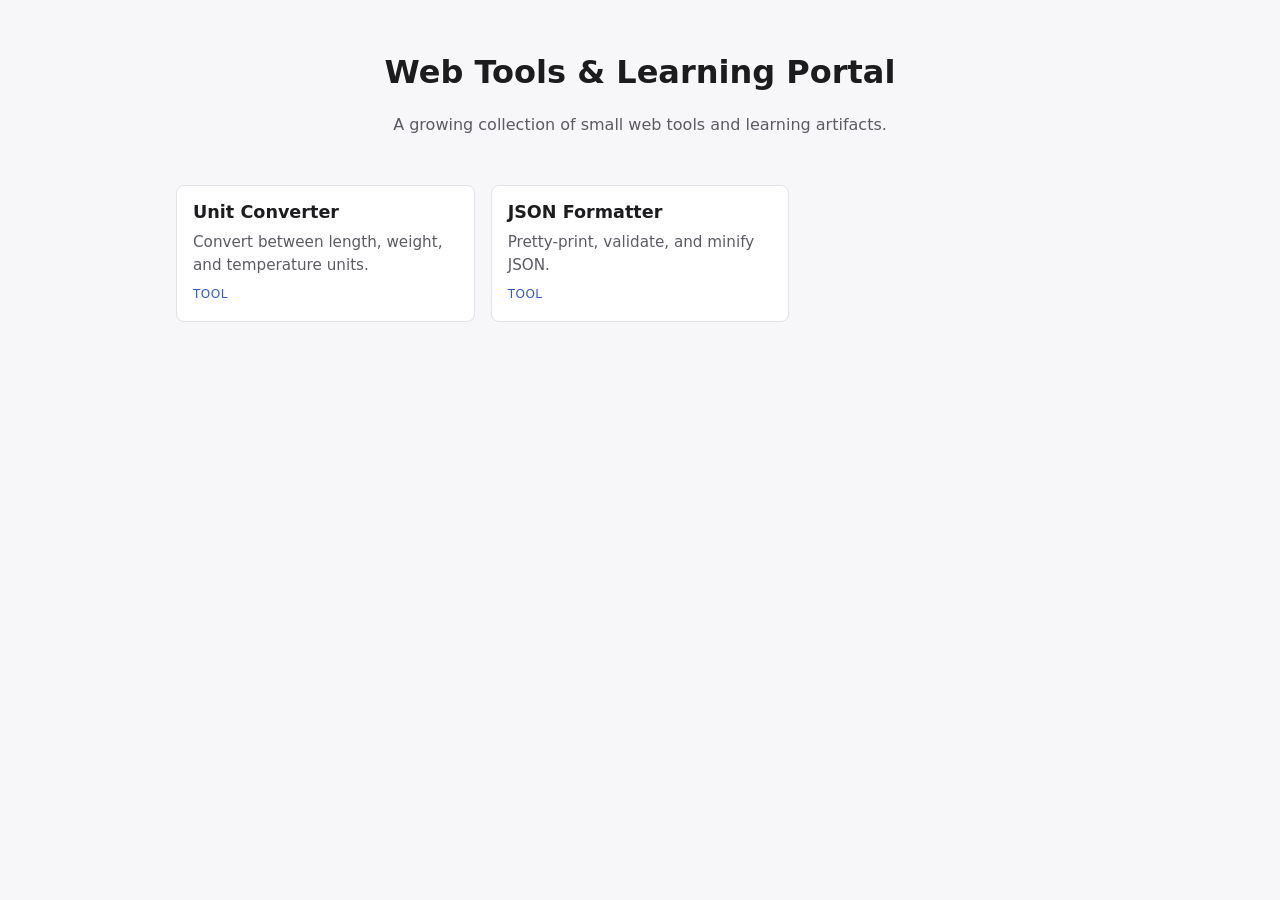
==== index.html @ 0411a62c "Add phase 1 portal: landing page, unit converter, JSON formatter Vanilla HTML/CSS/JS, no build step." ====
<!doctype html>
<html lang="en">
<head>
  <meta charset="UTF-8">
  <meta name="viewport" content="width=device-width, initial-scale=1">
  <title>Web Tools & Learning Portal</title>
  <link rel="stylesheet" href="./shared/styles.css">
</head>
<body>
  <header class="site-header">
    <h1>Web Tools & Learning Portal</h1>
    <p>A growing collection of small web tools and learning artifacts.</p>
  </header>

  <main>
    <section id="tool-list" class="card-grid" aria-live="polite">
      <p>Loading tools&hellip;</p>
    </section>
  </main>

  <script type="module">
    async function loadTools() {
      const listEl = document.getElementById('tool-list');
      try {
        const response = await fetch('./tools.json');
        if (!response.ok) {
          throw new Error(`Failed to load tools.json (status ${response.status})`);
        }
        const tools = await response.json();
        renderTools(listEl, tools);
      } catch (err) {
        listEl.innerHTML = `<p>Couldn't load the tool list. If you opened this file directly, serve it over http(s) instead (e.g. <code>python3 -m http.server</code>). (${err.message})</p>`;
      }
    }

    function renderTools(listEl, tools) {
      if (!Array.isArray(tools) || tools.length === 0) {
        listEl.innerHTML = '<p>No tools yet &mdash; check back soon.</p>';
        return;
      }
      listEl.innerHTML = '';
      for (const tool of tools) {
        const card = document.createElement('a');
        card.className = 'card';
        card.href = tool.path;

        const title = document.createElement('h2');
        title.textContent = tool.title;

        const desc = document.createElement('p');
        desc.textContent = tool.description;

        const type = document.createElement('span');
        type.className = 'card-type';
        type.textContent = tool.type;

        card.append(title, desc, type);
        listEl.append(card);
      }
    }

    loadTools();
  </script>
</body>
</html>
---- shared/styles.css ----
:root {
  --color-bg: #f7f7f9;
  --color-surface: #ffffff;
  --color-text: #1c1c1e;
  --color-text-muted: #5b5b63;
  --color-border: #e2e2e7;
  --color-accent: #3457d5;
  --color-accent-hover: #2941ab;
  --color-error-bg: #fdecea;
  --color-error-text: #93231b;
  --font-sans: system-ui, -apple-system, "Segoe UI", Roboto, sans-serif;
  --font-mono: "SFMono-Regular", Consolas, "Liberation Mono", Menlo, monospace;
  --space-sm: 0.5rem;
  --space-md: 1rem;
  --space-lg: 2rem;
  --radius: 8px;
}

* {
  box-sizing: border-box;
}

body {
  margin: 0;
  font-family: var(--font-sans);
  background: var(--color-bg);
  color: var(--color-text);
  line-height: 1.5;
}

h1, h2, h3 {
  line-height: 1.2;
}

a {
  color: var(--color-accent);
}

a:hover {
  color: var(--color-accent-hover);
}

header.site-header {
  padding: var(--space-lg) var(--space-md);
  text-align: center;
}

header.site-header p {
  color: var(--color-text-muted);
}

.card-grid {
  display: grid;
  grid-template-columns: repeat(auto-fill, minmax(240px, 1fr));
  gap: var(--space-md);
  max-width: 960px;
  margin: 0 auto;
  padding: 0 var(--space-md) var(--space-lg);
}

.card {
  display: block;
  background: var(--color-surface);
  border: 1px solid var(--color-border);
  border-radius: var(--radius);
  padding: var(--space-md);
  text-decoration: none;
  color: inherit;
  transition: box-shadow 0.15s ease, transform 0.15s ease;
}

.card:hover {
  box-shadow: 0 4px 12px rgba(0, 0, 0, 0.08);
  transform: translateY(-2px);
}

.card h2 {
  margin: 0 0 var(--space-sm);
  font-size: 1.1rem;
  color: var(--color-text);
}

.card p {
  margin: 0;
  color: var(--color-text-muted);
  font-size: 0.95rem;
}

.card .card-type {
  display: inline-block;
  margin-top: var(--space-sm);
  font-size: 0.75rem;
  text-transform: uppercase;
  letter-spacing: 0.04em;
  color: var(--color-accent);
}

.tool-page {
  max-width: 640px;
  margin: 0 auto;
  padding: var(--space-lg) var(--space-md);
}

.tool-page .back-link {
  display: inline-block;
  margin-bottom: var(--space-md);
  font-size: 0.9rem;
}

.field {
  margin-bottom: var(--space-md);
}

.field label {
  display: block;
  margin-bottom: var(--space-sm);
  font-weight: 600;
  font-size: 0.9rem;
}

select,
input[type="number"],
input[type="text"],
textarea {
  width: 100%;
  padding: var(--space-sm);
  border: 1px solid var(--color-border);
  border-radius: var(--radius);
  font-family: inherit;
  font-size: 1rem;
  background: var(--color-surface);
  color: var(--color-text);
}

textarea {
  font-family: var(--font-mono);
  font-size: 0.9rem;
  min-height: 200px;
  resize: vertical;
}

button {
  font-family: inherit;
  font-size: 0.95rem;
  padding: 0.6rem 1rem;
  border-radius: var(--radius);
  border: 1px solid var(--color-accent);
  background: var(--color-accent);
  color: #fff;
  cursor: pointer;
}

button:hover {
  background: var(--color-accent-hover);
  border-color: var(--color-accent-hover);
}

button.secondary {
  background: var(--color-surface);
  color: var(--color-accent);
}

button.secondary:hover {
  background: var(--color-bg);
}

.button-row {
  display: flex;
  gap: var(--space-sm);
  flex-wrap: wrap;
  margin-bottom: var(--space-md);
}

.result {
  font-size: 1.4rem;
  font-weight: 600;
  padding: var(--space-md);
  background: var(--color-surface);
  border: 1px solid var(--color-border);
  border-radius: var(--radius);
}

.message {
  padding: var(--space-sm) var(--space-md);
  border-radius: var(--radius);
  margin-bottom: var(--space-md);
  font-size: 0.9rem;
}

.message.error {
  background: var(--color-error-bg);
  color: var(--color-error-text);
}

.message.success {
  background: #e8f5e9;
  color: #256029;
}

.hidden {
  display: none;
}
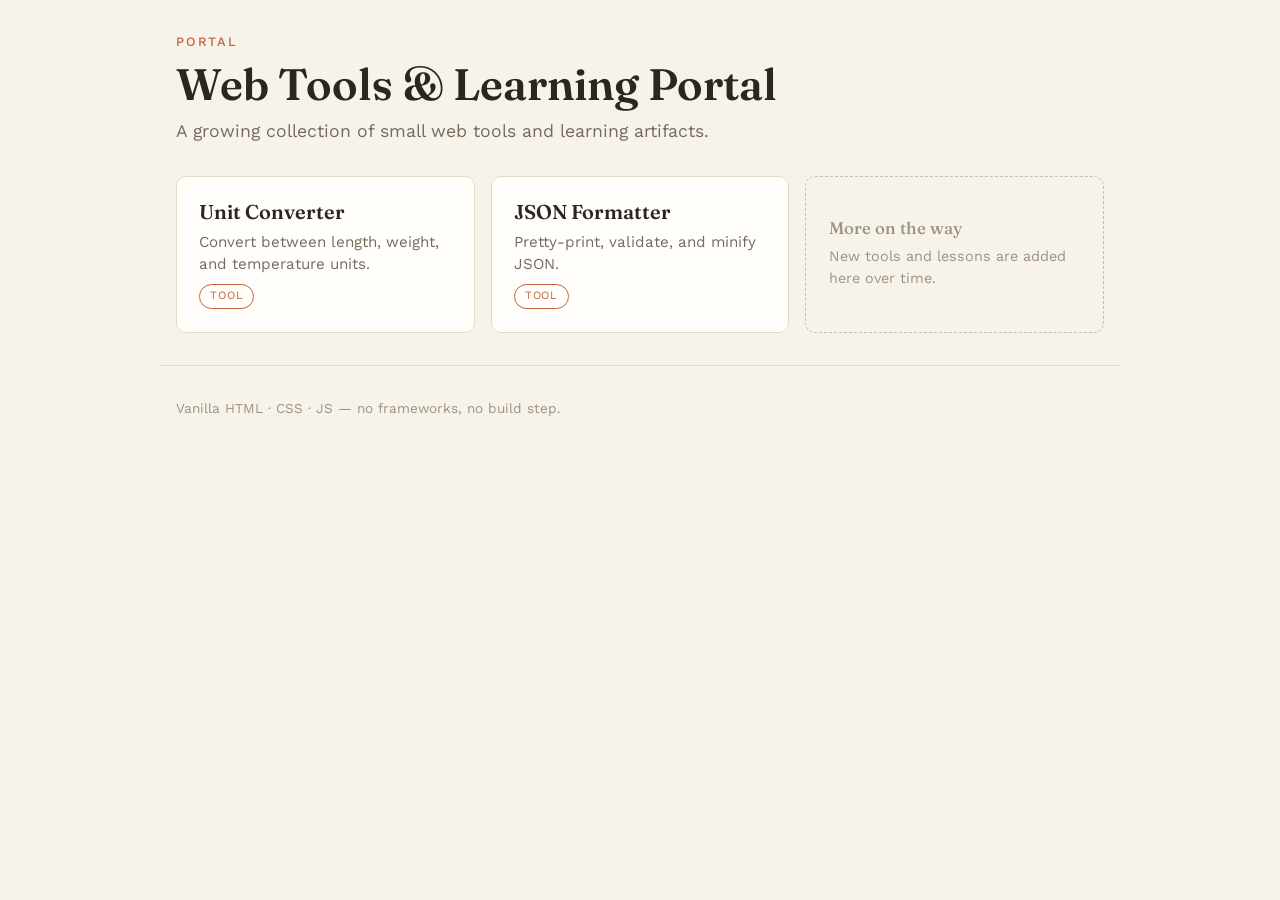
==== commit c27f8b62: "Apply Workshop Neutral visual design across the portal Ivory background, clay accent, Fraunces displ" ====
--- a/index.html
+++ b/index.html
@@ -4,10 +4,12 @@
   <meta charset="UTF-8">
   <meta name="viewport" content="width=device-width, initial-scale=1">
   <title>Web Tools & Learning Portal</title>
+  <link rel="stylesheet" href="https://fonts.googleapis.com/css2?family=Fraunces:opsz,wght@9..144,500;9..144,600&family=Work+Sans:wght@400;500&display=swap">
   <link rel="stylesheet" href="./shared/styles.css">
 </head>
 <body>
   <header class="site-header">
+    <span class="eyebrow">Portal</span>
     <h1>Web Tools & Learning Portal</h1>
     <p>A growing collection of small web tools and learning artifacts.</p>
   </header>
@@ -17,6 +19,10 @@
       <p>Loading tools&hellip;</p>
     </section>
   </main>
+
+  <footer class="site-footer">
+    Vanilla HTML &middot; CSS &middot; JS &mdash; no frameworks, no build step.
+  </footer>
 
   <script type="module">
     async function loadTools() {
@@ -57,6 +63,11 @@
         card.append(title, desc, type);
         listEl.append(card);
       }
+
+      const soon = document.createElement('div');
+      soon.className = 'card-soon';
+      soon.innerHTML = '<h2>More on the way</h2><p>New tools and lessons are added here over time.</p>';
+      listEl.append(soon);
     }
 
     loadTools();
--- a/shared/styles.css
+++ b/shared/styles.css
@@ -1,19 +1,22 @@
 :root {
-  --color-bg: #f7f7f9;
-  --color-surface: #ffffff;
-  --color-text: #1c1c1e;
-  --color-text-muted: #5b5b63;
-  --color-border: #e2e2e7;
-  --color-accent: #3457d5;
-  --color-accent-hover: #2941ab;
+  --color-bg: #f7f3ea;
+  --color-surface: #fffefb;
+  --color-text: #2b2620;
+  --color-text-muted: #746b5e;
+  --color-text-faint: #9c9280;
+  --color-border: #e4dcc9;
+  --color-border-dashed: #c9bfa9;
+  --color-accent: #c1633b;
+  --color-accent-hover: #a34f2c;
   --color-error-bg: #fdecea;
   --color-error-text: #93231b;
-  --font-sans: system-ui, -apple-system, "Segoe UI", Roboto, sans-serif;
+  --font-display: 'Fraunces', Georgia, serif;
+  --font-sans: 'Work Sans', system-ui, -apple-system, "Segoe UI", Roboto, sans-serif;
   --font-mono: "SFMono-Regular", Consolas, "Liberation Mono", Menlo, monospace;
   --space-sm: 0.5rem;
   --space-md: 1rem;
   --space-lg: 2rem;
-  --radius: 8px;
+  --radius: 10px;
 }
 
 * {
@@ -29,7 +32,9 @@
 }
 
 h1, h2, h3 {
-  line-height: 1.2;
+  font-family: var(--font-display);
+  font-weight: 600;
+  line-height: 1.15;
 }
 
 a {
@@ -42,11 +47,30 @@
 
 header.site-header {
   padding: var(--space-lg) var(--space-md);
-  text-align: center;
+  max-width: 960px;
+  margin: 0 auto;
+}
+
+header.site-header .eyebrow {
+  display: block;
+  font-size: 0.8rem;
+  letter-spacing: 0.14em;
+  text-transform: uppercase;
+  color: var(--color-accent);
+  font-weight: 500;
+  margin-bottom: var(--space-sm);
+}
+
+header.site-header h1 {
+  margin: 0 0 var(--space-sm);
+  font-size: 2.75rem;
 }
 
 header.site-header p {
+  margin: 0;
   color: var(--color-text-muted);
+  font-size: 1.1rem;
+  max-width: 640px;
 }
 
 .card-grid {
@@ -59,24 +83,26 @@
 }
 
 .card {
-  display: block;
+  display: flex;
+  flex-direction: column;
+  gap: var(--space-sm);
   background: var(--color-surface);
   border: 1px solid var(--color-border);
   border-radius: var(--radius);
-  padding: var(--space-md);
+  padding: 1.4rem;
   text-decoration: none;
   color: inherit;
   transition: box-shadow 0.15s ease, transform 0.15s ease;
 }
 
 .card:hover {
-  box-shadow: 0 4px 12px rgba(0, 0, 0, 0.08);
+  box-shadow: 0 6px 18px rgba(43, 38, 32, 0.1);
   transform: translateY(-2px);
 }
 
 .card h2 {
-  margin: 0 0 var(--space-sm);
-  font-size: 1.1rem;
+  margin: 0;
+  font-size: 1.25rem;
   color: var(--color-text);
 }
 
@@ -84,21 +110,61 @@
   margin: 0;
   color: var(--color-text-muted);
   font-size: 0.95rem;
+  flex-grow: 1;
 }
 
 .card .card-type {
-  display: inline-block;
-  margin-top: var(--space-sm);
-  font-size: 0.75rem;
+  align-self: flex-start;
+  font-size: 0.7rem;
+  letter-spacing: 0.08em;
   text-transform: uppercase;
-  letter-spacing: 0.04em;
-  color: var(--color-accent);
+  color: var(--color-accent);
+  border: 1px solid var(--color-accent);
+  border-radius: 999px;
+  padding: 0.2rem 0.6rem;
+}
+
+.card-soon {
+  display: flex;
+  flex-direction: column;
+  justify-content: center;
+  gap: var(--space-sm);
+  background: transparent;
+  border: 1px dashed var(--color-border-dashed);
+  border-radius: var(--radius);
+  padding: 1.4rem;
+}
+
+.card-soon h2 {
+  margin: 0;
+  font-size: 1.05rem;
+  font-weight: 500;
+  color: var(--color-text-faint);
+}
+
+.card-soon p {
+  margin: 0;
+  font-size: 0.9rem;
+  color: var(--color-text-faint);
+}
+
+.site-footer {
+  max-width: 960px;
+  margin: 0 auto;
+  padding: var(--space-lg) var(--space-md);
+  border-top: 1px solid var(--color-border);
+  font-size: 0.85rem;
+  color: var(--color-text-faint);
 }
 
 .tool-page {
   max-width: 640px;
   margin: 0 auto;
   padding: var(--space-lg) var(--space-md);
+}
+
+.tool-page h1 {
+  font-size: 2.25rem;
 }
 
 .tool-page .back-link {
@@ -114,7 +180,7 @@
 .field label {
   display: block;
   margin-bottom: var(--space-sm);
-  font-weight: 600;
+  font-weight: 500;
   font-size: 0.9rem;
 }
 
@@ -140,8 +206,9 @@
 }
 
 button {
-  font-family: inherit;
+  font-family: var(--font-sans);
   font-size: 0.95rem;
+  font-weight: 500;
   padding: 0.6rem 1rem;
   border-radius: var(--radius);
   border: 1px solid var(--color-accent);
@@ -172,6 +239,7 @@
 }
 
 .result {
+  font-family: var(--font-display);
   font-size: 1.4rem;
   font-weight: 600;
   padding: var(--space-md);
